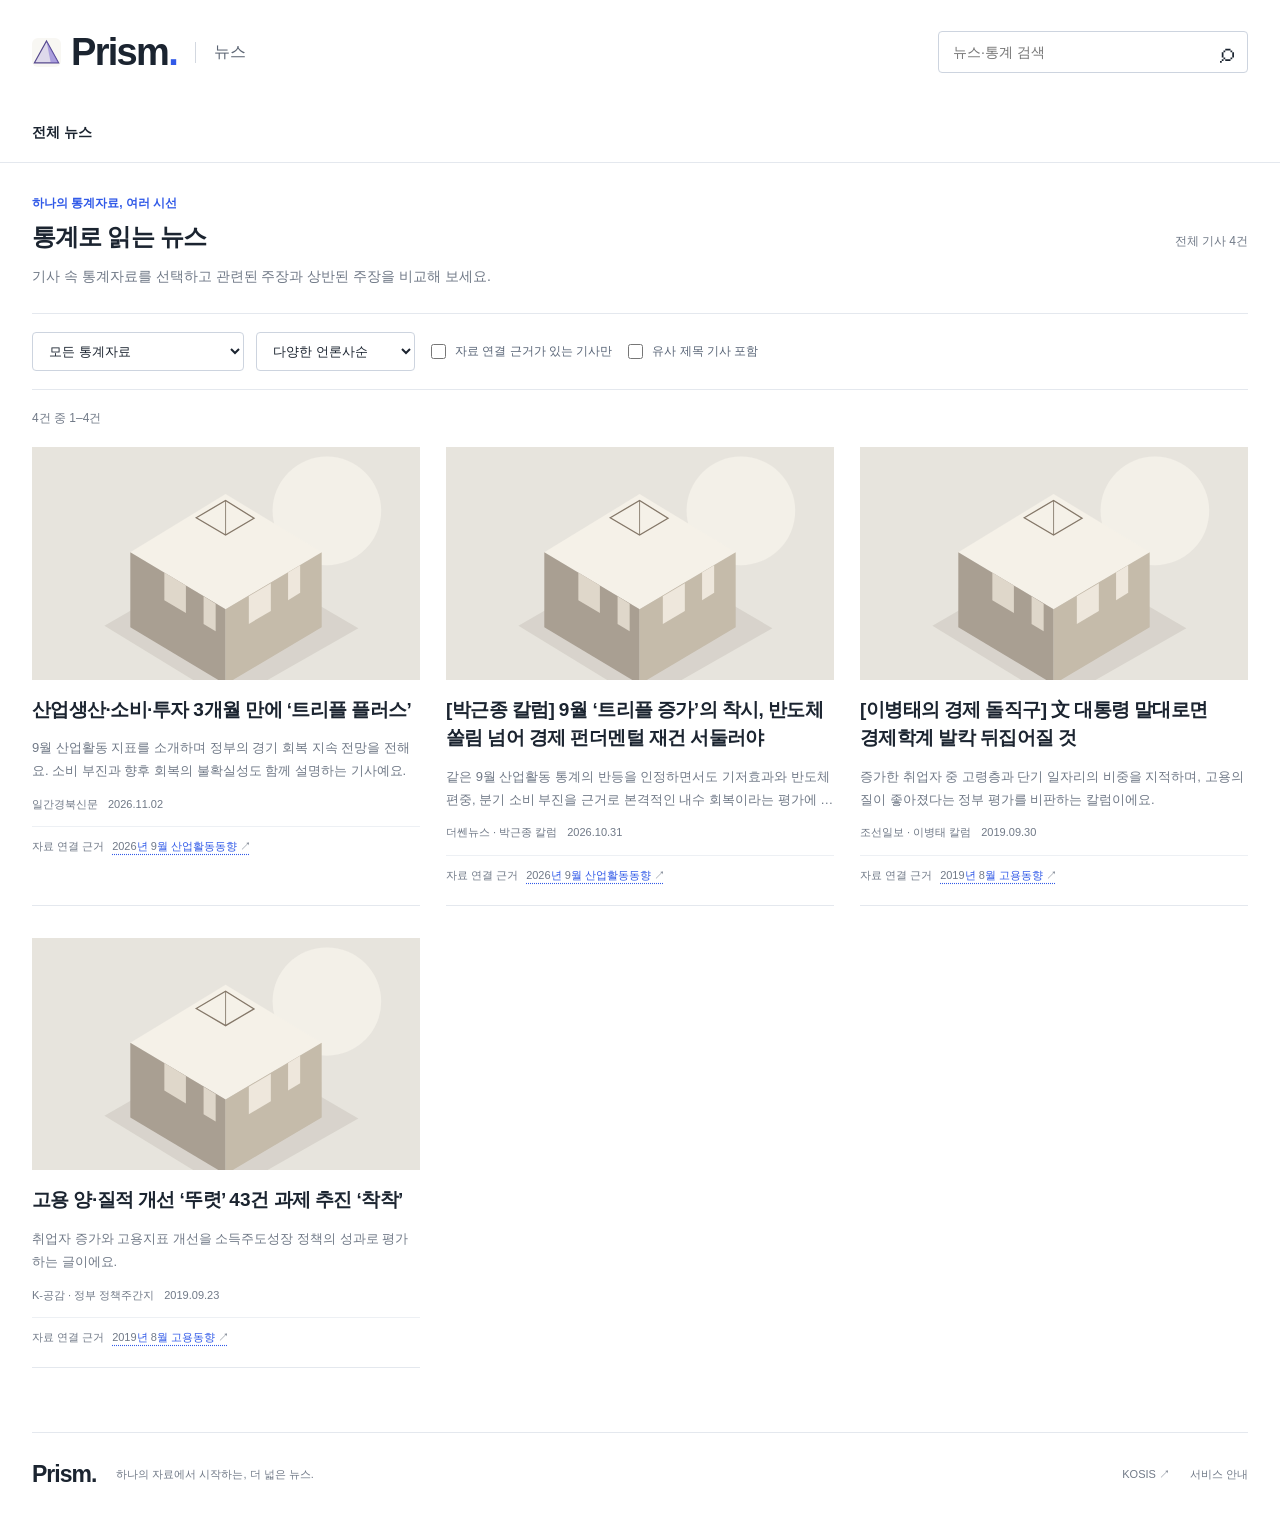
==== web/index.html @ b298641f "Initial Prism application" ====
<!doctype html>
<html lang="ko">
<head>
  <meta charset="utf-8">
  <meta name="viewport" content="width=device-width, initial-scale=1">
  <meta name="theme-color" content="#ffffff">
  <meta name="description" content="Prism — 통계자료를 중심으로 여러 기사를 읽는 뉴스 포털.">
  <title>Prism · 하나의 자료, 여러 시선</title>
  <link rel="icon" href="assets/images/prism.svg" type="image/svg+xml">
  <link rel="stylesheet" href="assets/css/styles.css?v=3.2">
  <script src="assets/js/app.js?v=3.2" type="module"></script>
</head>
<body>
  <a class="skip-link" href="#main">본문으로 이동</a>
  <header class="site-header">
    <div class="masthead wrap">
      <a class="brand" href="#/" aria-label="Prism 홈">
        <img src="assets/images/prism.svg" alt="" width="29" height="29">
        <span>Prism<span class="brand-period">.</span></span><span class="brand-channel">뉴스</span>
      </a>
      <form class="search-form" id="search-form" role="search">
        <label class="sr-only" for="search">뉴스 검색</label>
        <input id="search" name="q" placeholder="뉴스·통계 검색" autocomplete="off" maxlength="120">
        <button type="submit" aria-label="검색">⌕</button>
      </form>
    </div>
    <nav class="section-nav wrap" aria-label="뉴스 메뉴"><a href="#/">전체 뉴스</a></nav>
  </header>
  <main id="main" class="wrap" tabindex="-1"></main>
  <footer class="site-footer wrap">
    <a class="footer-brand" href="#/">Prism.</a>
    <span>하나의 자료에서 시작하는, 더 넓은 뉴스.</span>
    <div><a href="https://kosis.kr/" target="_blank" rel="noopener noreferrer">KOSIS ↗</a><button type="button" id="footer-info">서비스 안내</button></div>
  </footer>
  <dialog id="info-dialog" aria-labelledby="info-title">
    <button type="button" class="dialog-close" id="info-close" aria-label="안내 닫기">×</button>
    <h2 id="info-title">Prism</h2>
    <p>기사 속 통계자료를 선택하고 관련된 주장과 상반된 주장을 비교하는 포털이에요. 수집한 기사 전체를 탐색하고, 자료 연결 근거가 있는 기사만 따로 볼 수도 있어요.</p>
    <p>비교할 다른 기사가 있는 자료명을 누르면 같은 자료를 사용한 기사들의 주장이 표시돼요.</p>
    <p>비교 화면에서는 양쪽 기사의 발췌문과 맥락을 살펴보고, 기사 원문과 통계자료도 확인할 수 있어요.</p>
  </dialog>
  <dialog id="comparison-dialog" class="comparison-dialog" aria-labelledby="comparison-title">
    <button type="button" class="dialog-close" id="comparison-close" aria-label="비교 닫기">×</button>
    <h2 id="comparison-title">주장 비교</h2>
    <div id="comparison-content"></div>
  </dialog>
</body>
</html>
---- web/assets/css/styles.css ----
:root {
  --ink:#1b2430;
  --muted:#707987;
  --line:#e4e8ee;
  --accent:#315ae8;
  --soft:#f5f7fa;
  color-scheme:light;
  font-family:Arial,"Malgun Gothic","Apple SD Gothic Neo",sans-serif;
  color:var(--ink);
  background:#fff;
}
* {
  box-sizing:border-box;
}
body {
  margin:0;
}
a {
  color:inherit;
  text-decoration:none;
}
button,input,select {
  font:inherit;
}
button,select {
  cursor:pointer;
}
button {
  color:inherit;
}
img {
  display:block;
  max-width:100%;
  object-fit:cover;
}
h1,h2,h3,p,figure {
  margin:0;
}
button:disabled {
  opacity:.45;
  cursor:default;
}
:focus-visible {
  outline:2px solid var(--accent);
  outline-offset:4px;
}
.wrap {
  width:min(1240px,calc(100% - 64px));
  margin:auto;
}
.num {
  font-family:Arial,Helvetica,sans-serif;
  font-variant-numeric:tabular-nums;
  letter-spacing:0;
}
.sr-only {
  position:absolute;
  width:1px;
  height:1px;
  padding:0;
  margin:-1px;
  overflow:hidden;
  clip:rect(0,0,0,0);
  white-space:nowrap;
  border:0;
}
.skip-link {
  position:fixed;
  top:-100px;
  left:16px;
  padding:12px;
  background:white;
  z-index:100;
}
.skip-link:focus {
  top:12px;
}
.site-header {
  border-bottom:1px solid var(--line);
}
.masthead {
  height:104px;
  display:flex;
  align-items:center;
  justify-content:space-between;
  gap:24px;
}
.brand {
  display:flex;
  align-items:center;
  gap:10px;
  font-size:38px;
  font-weight:800;
  letter-spacing:-1.7px;
}
.brand-period {
  color:var(--accent);
}
.brand-channel {
  font-size:16px;
  font-weight:500;
  letter-spacing:0;
  border-left:1px solid #d3d8e0;
  margin-left:8px;
  padding-left:18px;
  color:#5c6573;
}
.search-form {
  display:flex;
  border:1px solid #cdd4df;
  border-radius:4px;
  width:310px;
  height:42px;
}
.search-form input {
  border:0;
  min-width:0;
  flex:1;
  padding:0 14px;
  background:transparent;
  font-size:14px;
}
.search-form button {
  border:0;
  background:none;
  font-size:28px;
  padding:0 13px;
}
.section-nav {
  min-height:58px;
  display:flex;
  align-items:center;
}
.section-nav>a {
  font-weight:700;
  font-size:14px;
}
.home-heading {
  display:flex;
  justify-content:space-between;
  align-items:center;
  gap:16px;
  padding:32px 0 24px;
}
.home-heading h1 {
  font-size:24px;
  letter-spacing:-.8px;
}
.text-button {
  border:1px solid var(--line);
  border-radius:4px;
  background:white;
  padding:8px 12px;
}
.image-wrap {
  aspect-ratio:5/3;
  background:var(--soft);
  overflow:hidden;
}
.image-wrap img {
  width:100%;
  height:100%;
  object-fit:cover;
  transition:transform .2s;
}
.news-story>a:hover h2 {
  color:var(--accent);
}
.news-story>a:hover img {
  transform:scale(1.02);
}
.news-story h2 {
  font-size:19px;
  line-height:1.5;
  letter-spacing:-.6px;
  word-break:keep-all;
  overflow-wrap:anywhere;
}
.lead-deck {
  color:#687180;
  line-height:1.7;
  font-size:13px;
  margin-top:10px;
  display:-webkit-box;
  -webkit-line-clamp:2;
  -webkit-box-orient:vertical;
  overflow:hidden;
}
.byline {
  display:flex;
  flex-wrap:wrap;
  gap:10px;
  color:var(--muted);
  font-size:11px;
  line-height:1.5;
  margin-top:13px;
}
.news-sources {
  border-top:1px solid #edf0f4;
  padding-top:10px;
  margin-top:14px;
  font-size:11px;
  line-height:1.7;
  display:flex;
  flex-wrap:wrap;
  gap:4px 8px;
}
.news-sources span {
  color:var(--muted);
}
.news-sources .rss-source {
  color:#657493;
}
.rss-source[href]:hover {
  text-decoration:underline;
}
.secondary-story {
  padding-bottom:20px;
  border-bottom:1px solid var(--line);
}
.secondary-story h2 {
  font-size:20px;
}
.rail-story time {
  font-size:11px;
  color:var(--muted);
}
.section-heading h2 {
  font-size:20px;
}
.news-grid {
  display:grid;
  grid-template-columns:repeat(3,minmax(0,1fr));
  gap:32px 26px;
}
.news-card {
  padding-bottom:20px;
  border-bottom:1px solid var(--line);
}
.empty-search {
  text-align:center;
  padding:100px 24px;
}
.empty-search h1,.empty-search h2 {
  font-size:22px;
}
.empty-search p {
  margin-top:16px;
  color:var(--muted);
  line-height:1.7;
}
.empty-search .text-button {
  display:inline-block;
  margin-top:20px;
}
.article-topline {
  display:flex;
  gap:10px;
  font-size:12px;
  color:var(--muted);
  padding:25px 0;
}
.reading-layout {
  display:grid;
  grid-template-columns:minmax(0,820px) minmax(280px,1fr);
  gap:48px;
  align-items:start;
}
.reading-column {
  min-width:0;
}
.article-header {
  padding:12px 0 26px;
  border-bottom:1px solid var(--line);
}
.article-header h1 {
  font-size:35px;
  line-height:1.45;
  letter-spacing:-1.2px;
  word-break:keep-all;
  overflow-wrap:anywhere;
}
.article-meta {
  display:flex;
  flex-wrap:wrap;
  gap:10px 16px;
  font-size:12px;
  color:var(--muted);
  margin-top:22px;
  line-height:1.6;
}
.source-name {
  font-weight:700;
  color:#3c4656;
}
.article-meta a {
  color:#4d65a7;
  margin-left:auto;
}
.article-visual {
  margin:30px auto;
  width:100%;
  max-width:680px;
}
.article-visual img {
  width:100%;
  height:auto;
}
.article-body {
  max-width:720px;
  margin:0 auto;
  padding:8px 0 36px;
  font-family:"Malgun Gothic","Apple SD Gothic Neo",sans-serif;
  font-size:19px;
  line-height:1.95;
  letter-spacing:-.4px;
  overflow-wrap:anywhere;
}
.article-body p {
  margin:0 0 24px;
}
.body-unavailable {
  padding:18px 0;
}
.body-unavailable h2 {
  font-size:16px;
  margin-bottom:18px;
}
.body-notice {
  font-size:14px;
  color:var(--muted);
  padding-top:18px;
  border-top:1px solid var(--line);
}
.related-panel {
  position:sticky;
  top:20px;
  border-top:3px solid var(--accent);
  padding-top:19px;
  max-height:calc(100vh - 40px);
  overflow:auto;
  scrollbar-width:thin;
  scroll-margin-top:20px;
}
.panel-heading {
  display:flex;
  justify-content:space-between;
  align-items:center;
  gap:12px;
}
.panel-heading h2 {
  font-size:20px;
}
.related-card {
  border-top:1px solid var(--line);
  padding:18px 0;
}
.related-card>a {
  display:flow-root;
}
.related-card .image-wrap {
  float:right;
  width:80px;
  height:65px;
  margin:0 0 8px 12px;
}
.related-card .image-wrap img {
  object-fit:contain;
}
.related-card h2 {
  font-size:14px;
  line-height:1.7;
  letter-spacing:-.3px;
}
.related-card .lead-deck {
  font-size:12px;
  clear:both;
  padding-top:8px;
  margin-top:0;
}
.related-card .byline {
  margin-top:9px;
  font-size:10px;
}
.panel-empty {
  font-size:13px;
  line-height:1.8;
  padding:24px 0;
  color:var(--muted);
}
.mobile-panel-trigger,.sheet-backdrop {
  display:none;
}
.site-footer {
  border-top:1px solid var(--line);
  margin-top:64px;
  padding:28px 0 42px;
  display:flex;
  align-items:center;
  gap:20px;
  font-size:11px;
  color:var(--muted);
}
.footer-brand {
  font-size:23px;
  font-weight:800;
  letter-spacing:-1px;
  color:var(--ink);
}
.site-footer>div {
  display:flex;
  gap:20px;
  margin-left:auto;
}
.site-footer button {
  border:0;
  padding:0;
  background:none;
  color:inherit;
  font-size:inherit;
}
dialog {
  border:1px solid var(--line);
  border-radius:8px;
  width:min(520px,calc(100% - 32px));
  padding:32px;
  color:var(--ink);
}
dialog::backdrop {
  background:#15203466;
}
dialog h2 {
  margin-bottom:20px;
}
dialog p {
  font-size:14px;
  line-height:1.9;
  margin-bottom:16px;
  color:#5f6b7c;
}
.dialog-close {
  position:absolute;
  top:12px;
  right:14px;
  border:0;
  background:none;
  font-size:24px;
}
@media(max-width:1050px) {
  .wrap {
    width:calc(100% - 40px);
  }
  .reading-layout {
    grid-template-columns:minmax(0,1fr) 280px;
    gap:28px;
  }
  .article-header h1 {
    font-size:30px;
  }
  .news-grid {
    gap:26px 20px;
  }
}
@media(max-width:760px) {
  .wrap {
    width:calc(100% - 32px);
  }
  .masthead {
    height:82px;
    gap:16px;
  }
  .brand {
    font-size:32px;
    gap:7px;
  }
  .brand img {
    width:25px;
    height:25px;
  }
  .brand-channel {
    display:none;
  }
  .search-form {
    width:180px;
    height:38px;
  }
  .search-form input {
    padding:0 10px;
    font-size:12px;
  }
  .search-form button {
    padding:0 9px;
  }
  .section-nav {
    width:100%;
    padding:0 16px;
  }
  .home-heading {
    padding:24px 0 20px;
  }
  .home-heading h1 {
    font-size:21px;
  }
  .home-actions button {
    font-size:11px;
    padding:7px;
  }
  .secondary-story .lead-deck {
    -webkit-line-clamp:3;
    font-size:12px;
  }
  .news-grid {
    grid-template-columns:repeat(2,minmax(0,1fr));
    gap:24px 16px;
  }
  .news-card h2 {
    font-size:16px;
  }
  .news-card .lead-deck {
    font-size:12px;
  }
  .news-sources {
    font-size:10px;
  }
  .reading-layout {
    display:block;
  }
  .article-topline {
    padding:20px 0;
  }
  .article-header {
    padding-top:4px;
  }
  .article-header h1 {
    font-size:28px;
    letter-spacing:-.8px;
  }
  .article-meta {
    font-size:11px;
    gap:8px 12px;
    margin-top:18px;
  }
  .article-meta a {
    margin-left:0;
  }
  .article-visual {
    margin:24px 0;
  }
  .article-body {
    font-size:18px;
    line-height:1.95;
    padding-bottom:24px;
  }
  .article-body p {
    margin-bottom:24px;
  }
  .related-panel {
    display:none;
    position:fixed;
    inset:auto 0 0;
    max-height:83dvh;
    background:white;
    z-index:40;
    padding:22px 20px max(22px,env(safe-area-inset-bottom));
    border-radius:16px 16px 0 0;
    border-top:0;
    box-shadow:0 -10px 40px #13204122;
  }
  .sheet-open {
    overflow:hidden;
  }
  .sheet-open .related-panel {
    display:block;
  }
  .mobile-panel-trigger {
    display:block;
    position:fixed;
    bottom:max(18px,env(safe-area-inset-bottom));
    left:50%;
    transform:translateX(-50%);
    background:var(--accent);
    color:white;
    border:0;
    border-radius:24px;
    padding:13px 24px;
    z-index:20;
    box-shadow:0 3px 16px #315ae833;
    font-size:13px;
    white-space:nowrap;
  }
  .sheet-open .mobile-panel-trigger {
    display:none;
  }
  .sheet-open .sheet-backdrop {
    display:block;
    position:fixed;
    inset:0;
    background:#14203966;
    z-index:30;
    border:0;
    width:100%;
    height:100%;
  }
  .site-footer {
    margin-top:42px;
    flex-wrap:wrap;
    gap:14px;
    padding-bottom:90px;
  }
  .site-footer>span {
    font-size:10px;
  }
  .site-footer>div {
    width:100%;
    margin-left:0;
    gap:18px;
  }
  .empty-search {
    padding:70px 16px;
  }
}
@media(prefers-reduced-motion:reduce) {
  * {
    transition:none!important;
    scroll-behavior:auto!important;
  }
}
.eyebrow {
  color:var(--accent);
  font-size:12px;
  font-weight:700;
  margin-bottom:9px;
}
.home-description {
  color:var(--muted);
  font-size:14px;
  line-height:1.7;
  margin-top:12px;
}
.collection-meta {
  display:grid;
  gap:7px;
  color:var(--muted);
  font-size:12px;
  text-align:right;
  white-space:nowrap;
}
.news-filters {
  display:flex;
  flex-wrap:wrap;
  align-items:center;
  gap:12px;
  padding:18px 0;
  border-top:1px solid var(--line);
  border-bottom:1px solid var(--line);
}
.news-filters select {
  border:1px solid #cdd4df;
  border-radius:4px;
  padding:10px 30px 10px 12px;
  background:#fff;
  color:var(--ink);
  font-size:13px;
  max-width:420px;
}
.check-filter {
  display:flex;
  align-items:center;
  gap:6px;
  font-size:12px;
  color:#596577;
  cursor:pointer;
}
.check-filter input {
  accent-color:var(--accent);
  width:15px;
  height:15px;
}
.result-count {
  color:var(--muted);
  font-size:12px;
  margin:20px 0;
}
.evidence-badge.supported {
  color:#245c48;
  background:#eaf4ef;
}
.pagination {
  display:flex;
  justify-content:center;
  align-items:center;
  gap:8px;
  flex-wrap:wrap;
  padding:40px 0 10px;
  font-size:13px;
}
.pagination a,.pagination>span {
  padding:9px 12px;
  border:1px solid var(--line);
  border-radius:4px;
}
.pagination a[aria-current="page"] {
  background:var(--accent);
  color:white;
  border-color:var(--accent);
}
.pagination [aria-disabled="true"] {
  color:#8c94a0;
}
.relation-tabs {
  display:grid;
  grid-template-columns:1fr 1fr;
  margin-top:20px;
  border-bottom:1px solid var(--line);
}
.relation-tabs button {
  border:0;
  border-bottom:3px solid transparent;
  background:white;
  min-height:46px;
  padding:10px 5px;
  font-size:13px;
  font-weight:700;
}
.relation-tabs button[aria-selected="true"] {
  border-bottom-color:var(--accent);
  color:var(--accent);
}
.related-card h3 {
  font-size:15px;
  line-height:1.7;
  letter-spacing:-.3px;
  overflow-wrap:anywhere;
}
.related-card a:hover h3 {
  color:var(--accent);
}
.compare-button {
  margin-top:12px;
  width:100%;
  background:#f7f9ff;
  color:#3156bf;
  border:1px solid #dfe5f6;
  border-radius:4px;
  padding:10px;
  font-size:12px;
}
.compare-button:hover {
  background:#edf1ff;
}
.panel-empty h3 {
  font-size:14px;
  color:#4e5a6d;
  margin-bottom:10px;
}
.panel-empty p {
  font-size:12px;
  line-height:1.8;
}
.comparison-dialog {
  width:min(1080px,calc(100% - 40px));
  max-height:90dvh;
  padding:36px;
}
.comparison-columns {
  display:grid;
  grid-template-columns:1fr 1fr;
  gap:24px;
  margin-top:22px;
}
.comparison-columns article {
  border:1px solid var(--line);
  padding:24px;
  border-radius:5px;
  min-width:0;
}
.comparison-columns h3 {
  font-size:18px;
  line-height:1.6;
  margin:8px 0 0;
  overflow-wrap:anywhere;
}
.comparison-article-heading {
  margin-bottom:16px;
}
.comparison-thumbnail {
  width:100%;
  height:180px;
  margin-bottom:20px;
  border:1px solid var(--line);
  border-radius:4px;
  overflow:hidden;
  background:var(--soft);
}
.comparison-thumbnail img {
  width:100%;
  height:100%;
  object-fit:contain;
}
.comparison-excerpt {
  margin:0 0 24px;
}
.comparison-excerpt figcaption {
  font-size:12px;
  font-weight:600;
  color:var(--muted);
  margin-bottom:8px;
}
.comparison-columns blockquote {
  margin:0;
  padding:16px;
  background:var(--soft);
  font-size:16px;
  line-height:1.9;
  overflow-wrap:anywhere;
}
.comparison-columns .text-button {
  display:inline-block;
  font-size:12px;
}
.comparison-sources {
  display:grid;
  gap:10px;
  margin-top:24px;
  padding:20px;
  background:var(--soft);
  font-size:13px;
  line-height:1.8;
}
.comparison-sources h3 {
  font-size:12px;
  color:var(--muted);
}
.news-card h2 {
  margin-top:16px;
}
.statistic-source {
  color:var(--accent);
  font:inherit;
  line-height:inherit;
  overflow-wrap:anywhere;
}
button.statistic-source {
  border:0;
  background:transparent;
  padding:0;
  text-align:left;
  text-decoration:underline;
  text-decoration-style:dotted;
  text-underline-offset:4px;
}
.statistic-source[href] {
  text-decoration:underline;
  text-decoration-style:dotted;
  text-underline-offset:4px;
}
.statistic-source[aria-pressed="true"] {
  color:#203fa4;
  background:#eaf0ff;
  border-radius:3px;
}
.statistic-source.unavailable {
  color:#596577;
}
.article-statistics {
  display:grid;
  gap:10px;
  margin-top:24px;
  padding-top:20px;
  border-top:1px solid var(--line);
}
.article-statistics>span {
  color:var(--muted);
  font-size:11px;
}
.article-statistics>div {
  display:flex;
  flex-wrap:wrap;
  gap:10px;
  font-size:13px;
  line-height:1.7;
}
.article-statistics .statistic-source {
  padding:8px 11px;
  background:#f4f6fb;
  border-radius:4px;
}
.article-statistics .statistic-source[aria-pressed="true"] {
  background:#eaf0ff;
}
.inline-source {
  display:inline;
  vertical-align:baseline;
}
.inline-source>span[aria-hidden] {
  font-size:.72em;
}
.panel-close {
  display:block;
  border:0;
  background:none;
  font-size:26px;
  padding:0 4px;
}
.selected-source {
  color:#4f607c;
  background:#f5f7fc;
  border-radius:4px;
  margin-top:16px;
  padding:12px;
  font-size:13px;
  line-height:1.8;
  overflow-wrap:anywhere;
}
.comparison-context { color:var(--muted); font-size:13px; line-height:1.8; }
.body-unavailable blockquote { margin:18px 0; padding:18px; background:var(--soft); }
.unverified { color:var(--muted); }
.news-card .lead-deck { margin:12px 0; font-size:13px; line-height:1.8; color:var(--muted); }
.mobile-panel-trigger[hidden] {
  display:none;
}
@media(max-width:760px) {
  .home-heading {
    align-items:flex-start;
  }
  .home-description {
    font-size:12px;
  }
  .collection-meta {
    font-size:10px;
    white-space:normal;
    min-width:90px;
    line-height:1.6;
  }
  .news-filters {
    gap:12px 8px;
  }
  .news-filters>label:first-child {
    width:100%;
  }
  .news-filters select {
    max-width:100%;
    font-size:12px;
  }
  #release-filter {
    width:100%;
  }
  .check-filter {
    font-size:11px;
  }
  .comparison-dialog {
    width:calc(100% - 24px);
    padding:30px 18px 20px;
  }
  .comparison-columns {
    grid-template-columns:1fr;
    gap:14px;
  }
  .comparison-columns article {
    padding:18px;
  }
  .comparison-columns h3 {
    font-size:17px;
  }
  .comparison-thumbnail {
    height:160px;
  }
  .comparison-columns blockquote {
    font-size:15px;
  }
}
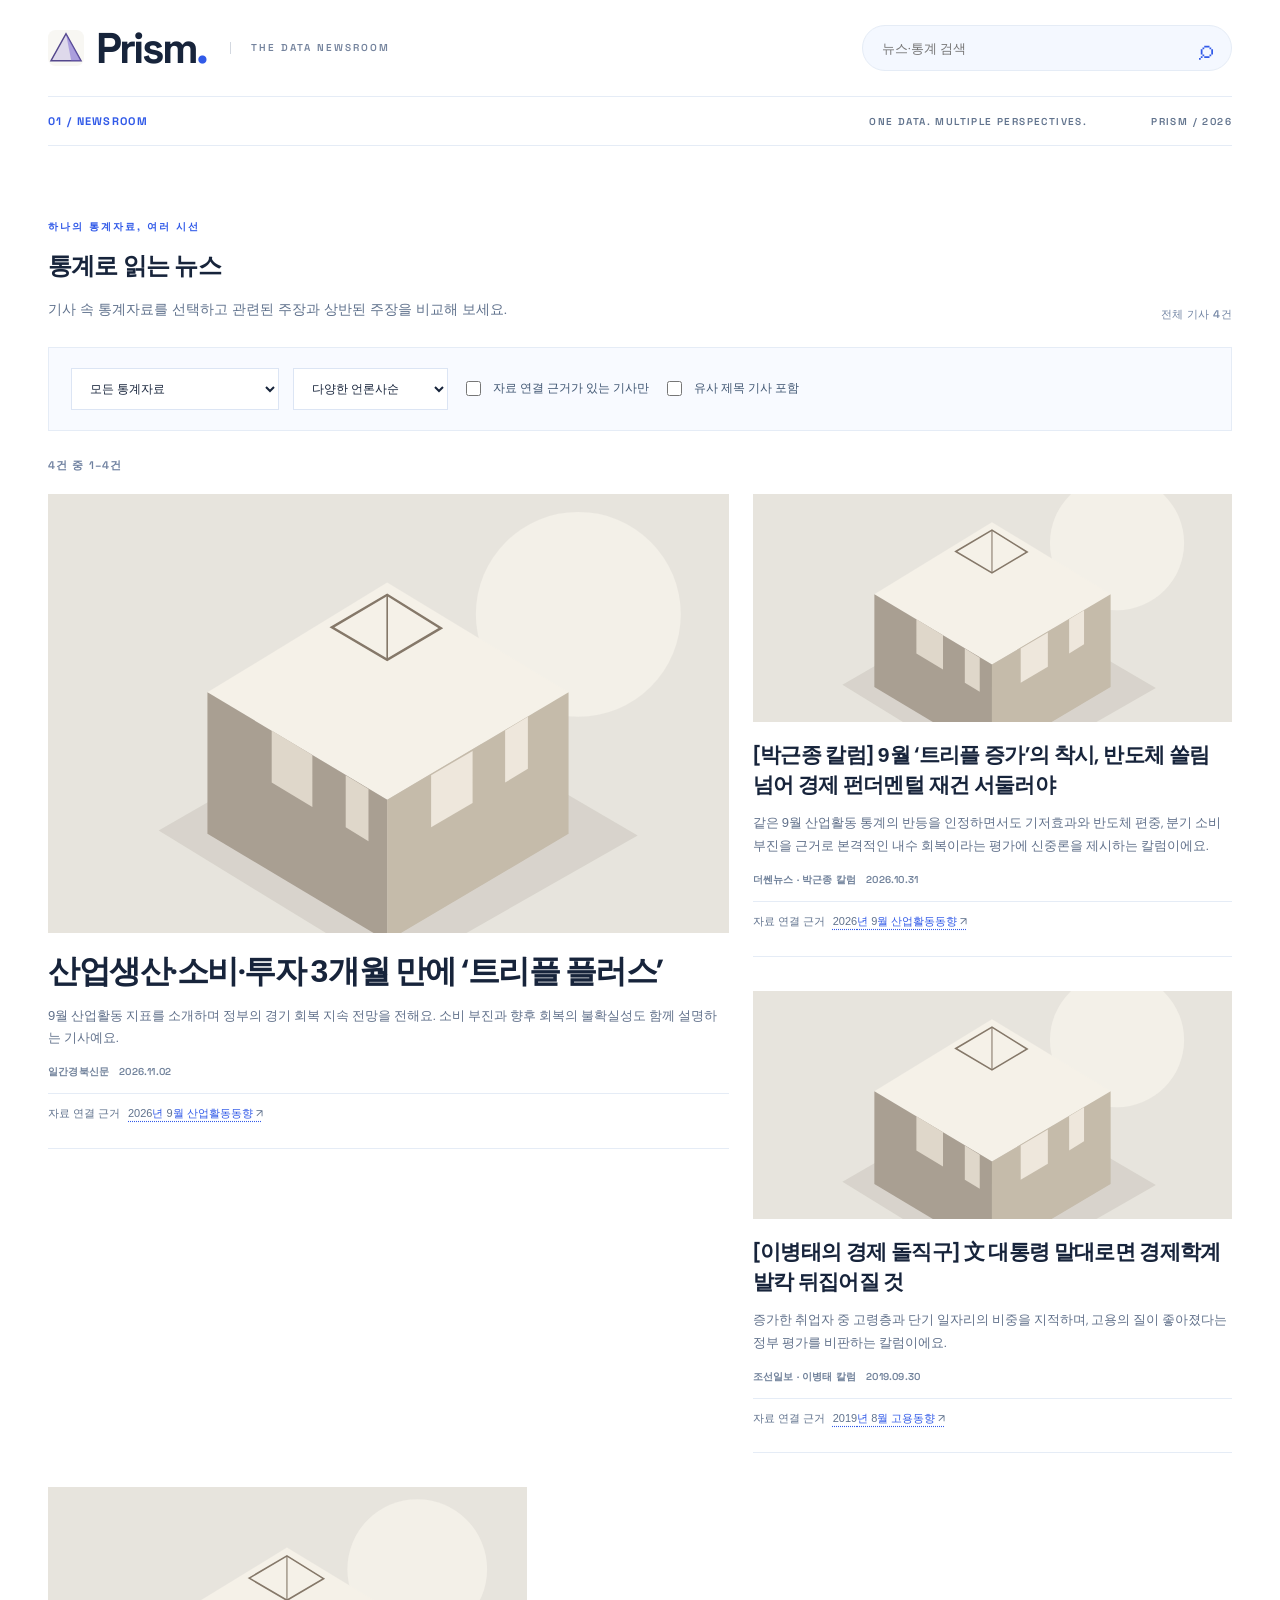
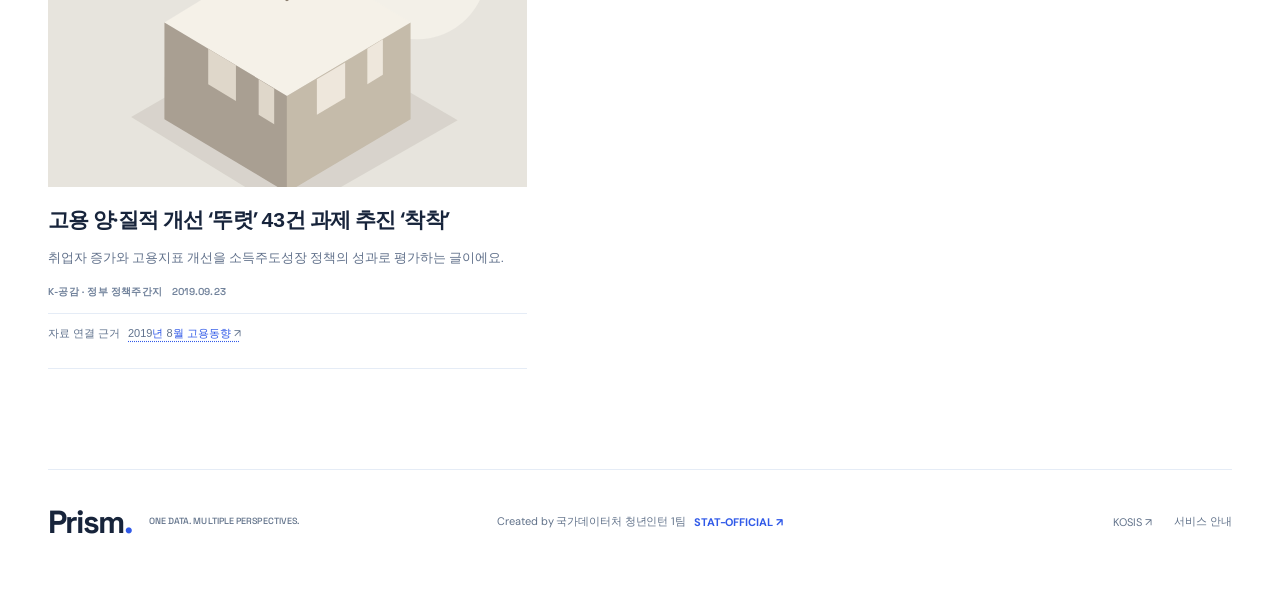
==== commit 312f9502: "[Style] Update footer links and header divider alignment" ====
--- a/web/index.html
+++ b/web/index.html
@@ -6,9 +6,10 @@
   <meta name="theme-color" content="#ffffff">
   <meta name="description" content="Prism — 통계자료를 중심으로 여러 기사를 읽는 뉴스 포털.">
   <title>Prism · 하나의 자료, 여러 시선</title>
-  <link rel="icon" href="assets/images/prism.svg" type="image/svg+xml">
-  <link rel="stylesheet" href="assets/css/styles.css?v=3.2">
-  <script src="assets/js/app.js?v=3.2" type="module"></script>
+  <link rel="icon" href="assets/images/prism.svg?v=4.1" type="image/svg+xml">
+  <link rel="stylesheet" href="assets/css/styles.css?v=4.0">
+  <link rel="stylesheet" href="assets/css/editorial.css?v=4.2">
+  <script src="assets/js/app.js?v=4.0" type="module"></script>
 </head>
 <body>
   <a class="skip-link" href="#main">본문으로 이동</a>
@@ -16,7 +17,7 @@
     <div class="masthead wrap">
       <a class="brand" href="#/" aria-label="Prism 홈">
         <img src="assets/images/prism.svg" alt="" width="29" height="29">
-        <span>Prism<span class="brand-period">.</span></span><span class="brand-channel">뉴스</span>
+        <span>Prism<span class="brand-period">.</span></span><span class="brand-channel">THE DATA NEWSROOM</span>
       </a>
       <form class="search-form" id="search-form" role="search">
         <label class="sr-only" for="search">뉴스 검색</label>
@@ -24,13 +25,19 @@
         <button type="submit" aria-label="검색">⌕</button>
       </form>
     </div>
-    <nav class="section-nav wrap" aria-label="뉴스 메뉴"><a href="#/">전체 뉴스</a></nav>
+    <nav class="section-nav wrap" aria-label="뉴스 메뉴"><a href="#/">01 / NEWSROOM</a><span>ONE DATA. MULTIPLE PERSPECTIVES.</span><span class="nav-edition">PRISM / 2026</span></nav>
   </header>
   <main id="main" class="wrap" tabindex="-1"></main>
-  <footer class="site-footer wrap">
-    <a class="footer-brand" href="#/">Prism.</a>
-    <span>하나의 자료에서 시작하는, 더 넓은 뉴스.</span>
-    <div><a href="https://kosis.kr/" target="_blank" rel="noopener noreferrer">KOSIS ↗</a><button type="button" id="footer-info">서비스 안내</button></div>
+  <footer class="site-footer wrap" aria-label="Prism 사이트 정보">
+    <div class="footer-identity">
+      <a class="footer-brand" href="https://github.com/Stat-Official/Prism" target="_blank" rel="noopener noreferrer" aria-label="Prism 프로젝트 GitHub 저장소 (새 창)">Prism<span class="footer-brand-period">.</span></a>
+      <span class="footer-tagline">ONE DATA. MULTIPLE PERSPECTIVES.</span>
+    </div>
+    <div class="footer-credit">
+      <span>Created by 국가데이터처 청년인턴 1팀</span>
+      <a class="footer-team" href="https://github.com/Stat-Official" target="_blank" rel="noopener noreferrer" aria-label="STAT-OFFICIAL GitHub 조직 (새 창)">STAT-OFFICIAL <span aria-hidden="true">↗</span></a>
+    </div>
+    <div class="footer-links"><a href="https://kosis.kr/" target="_blank" rel="noopener noreferrer">KOSIS ↗</a><button type="button" id="footer-info">서비스 안내</button></div>
   </footer>
   <dialog id="info-dialog" aria-labelledby="info-title">
     <button type="button" class="dialog-close" id="info-close" aria-label="안내 닫기">×</button>
--- a/web/assets/css/editorial.css
+++ b/web/assets/css/editorial.css
@@ -0,0 +1,153 @@
+/* Prism / Clear Editorial x Prismatic Light · Presentation-only layer */
+@import url('https://fonts.googleapis.com/css2?family=DM+Sans:wght@400;500;600;700;800&family=Space+Grotesk:wght@400;500;600;700&display=swap');
+:root { --ink:#17243B;--muted:#60728d;--line:#e5ecf6;--accent:#315ae8;--soft:#f4f8ff;--ice:#f4f8ff;--cyan:#63d8f5;--violet:#b9acff;--lavender:#e8dfff;--font-display:'Space Grotesk','SUIT','Pretendard',sans-serif; font-family:'DM Sans','Pretendard','SUIT','Apple SD Gothic Neo','Malgun Gothic',sans-serif; }
+html { scroll-behavior:smooth; }
+body { background:#fff;color:var(--ink); }
+.wrap { width:min(1380px,calc(100% - 96px)); }
+.site-header { position:relative;z-index:5;background:#fff; border-bottom:1px solid var(--line); }
+.masthead { height:96px; }
+.brand { font-family:var(--font-display); font-size:43px;letter-spacing:-2.8px;font-weight:700;gap:12px; }
+.brand img { width:36px;height:36px; }
+.brand-channel { font:600 10px/1.2 var(--font-display);letter-spacing:2px;margin-left:12px;padding-left:20px;color:#74839d; }
+.search-form { width:min(370px,38vw);height:46px;border-radius:99px;background:var(--ice);border-color:var(--line);transition:box-shadow .25s,border-color .25s; }
+.search-form:focus-within { box-shadow:0 0 0 4px #315ae819;border-color:var(--accent); }
+.search-form input { padding-left:19px;font-size:13px;outline:none; }
+.search-form button { color:var(--accent);padding:0 18px; }
+.section-nav { height:50px;min-height:50px;justify-content:space-between;border-top:1px solid var(--line);font:600 10px var(--font-display);letter-spacing:1.4px;color:#61738d; }
+.section-nav>a { font:700 11px var(--font-display);letter-spacing:1.3px;color:var(--accent); }
+.section-nav>span:nth-child(2) { margin-left:auto;margin-right:5vw; }
+.editorial-hero { display:grid;grid-template-columns:55% 45%;min-height:510px;overflow:hidden;background:#f4f8ff;border:1px solid #e9eeff;margin-top:28px; }
+.hero-copy { position:relative;z-index:1;display:flex; flex-direction:column;justify-content:space-between;padding:30px clamp(24px,4vw,68px) 36px; }
+.hero-topline { display:flex;justify-content:space-between;gap:12px;max-width:640px;font:700 9px var(--font-display);letter-spacing:1.3px;color:#647ba1; }
+.hero-kicker { margin-top:auto;margin-bottom:19px;font:700 11px var(--font-display);letter-spacing:2.8px;color:#315ae8; }
+.hero-title { font:700 clamp(48px,5.2vw,90px)/.96 var(--font-display);letter-spacing:-.085em;color:#17243b;white-space:nowrap;margin-bottom:auto; }
+.hero-title em { font-weight:500;font-style:italic;color:#315ae8;letter-spacing:-.09em; }
+.hero-dot { color:#63d8f5; }
+.hero-bottom { display:flex;gap:24px;align-items:end;justify-content:space-between;margin-top:32px; }
+.hero-bottom p { font-size:14px;line-height:1.65;color:#546682; }
+.hero-bottom>span { color:#315ae8;white-space:nowrap;font:700 10px var(--font-display);letter-spacing:1.2px; }
+.hero-bottom>span span { font-size:25px;vertical-align:middle;margin-left:8px; }
+.hero-art { overflow:hidden;isolation:isolate;position:relative;background:radial-gradient(ellipse at 48% 56%,#fff 0 4%,#f4f8ff 26%,#dcecff 69%,#baccff 110%); }
+.hero-art:before { content:'';position:absolute;inset:-25%;background:radial-gradient(ellipse at 60% 35%,#8de8ffad,transparent 30%),radial-gradient(ellipse at 40% 65%,#b9acffbb,transparent 42%),radial-gradient(ellipse at 87% 78%,#315ae844,transparent 37%);filter:blur(12px); }
+.glass-orbit { position:absolute;border:1px solid #ffffffbb;box-shadow: inset 5px 6px 15px #ffffffad,inset -6px -8px 25px #557cf033,0 10px 50px #5277b025;transform:rotate(-33deg);border-radius:50%; }
+.orbit-one { width:490px;height:260px;left:7%;top:19%; }
+.orbit-two { width:400px;height:175px;left:16%;top:42%;transform:rotate(43deg);border-color:#69daff99; }
+.glass-ribbon {position:absolute;display:block;width:135px;height:630px;top:-60px;border-radius:80px;backdrop-filter:blur(7px);background:linear-gradient(100deg,#ffffff44 0%,#b8d9ffba 18%,#ffffffbd 37%,#9ad8ff80 50%,#b9acff80 67%,#ffffffb8 87%,#79ccff55 100%);border-left:2px solid #ffffffdd;border-right:2px solid #577eff66;box-shadow:12px 15px 60px #6a7aff44,inset 6px 0 15px #ffffffbb; }
+.ribbon-one { left:43%;transform:rotate(36deg); }
+.ribbon-two { left:55%;transform:rotate(-28deg);width:108px;opacity:.8; }
+.hero-art-label,.hero-art-number { position:absolute;bottom:30px;font:700 10px var(--font-display);letter-spacing:1.7px;color:#254ac4; }
+.hero-art-label { left:30px; }.hero-art-number { right:26px; }
+.home-heading {padding:74px 0 25px;align-items:end; }
+.home-heading h2 {font:700 clamp(30px,3.4vw,52px)/1.12 var(--font-display);letter-spacing:-2px;}
+.eyebrow { font:700 10px var(--font-display);letter-spacing:2px;margin-bottom:16px; }
+.home-description {font-size:14px;margin-top:16px; }
+.collection-meta {font:500 11px var(--font-display);color:#7083a2;letter-spacing:.4px; }
+.news-filters {background:#f8faff;padding:20px 22px;border:1px solid var(--line);gap:14px; }
+.news-filters select {border:1px solid #dce5f4;border-radius:0;padding:11px 32px 11px 14px;background:white;font-size:12px; }
+.check-filter {font-size:12px;gap:9px;color:#415773; }
+.check-filter input {accent-color:#315ae8; }
+.result-count {margin:27px 0 21px;font:600 11px var(--font-display);letter-spacing:1.1px;color:#6f81a0; }
+.news-grid {display:grid;grid-template-columns:repeat(12,minmax(0,1fr));gap:34px 24px;align-items:start; }
+.news-card {grid-column:span 4;min-width:0;border-bottom:1px solid var(--line);padding-bottom:25px;position:relative; }
+.news-card:nth-child(1) {grid-column:span 7;grid-row:span 2;}
+.news-card:nth-child(2),.news-card:nth-child(3) {grid-column:span 5; }
+.news-card:nth-child(1) .image-wrap {aspect-ratio:1.55;}
+.news-card:nth-child(2) .image-wrap,.news-card:nth-child(3) .image-wrap { aspect-ratio:2.1; }
+.news-card:nth-child(6n + 4) {grid-column:span 5;}
+.news-card:nth-child(6n + 5) {grid-column:span 3;}
+.news-card:nth-child(6n + 6) {grid-column:span 4;}
+.news-card .image-wrap {aspect-ratio:1.6;background:#e8effa;position:relative; }
+.news-card .image-wrap:after {content:'↗';position:absolute;right:14px;bottom:14px;width:35px;height:35px;display:grid;place-items:center;background:white;color:#315ae8;font-size:19px;opacity:0;transform:translateY(7px);transition:opacity .3s,transform .3s;}
+.news-card>a:hover .image-wrap:after,.news-card>a:focus-visible .image-wrap:after {opacity:1;transform:none;}
+.news-card .image-wrap img {transition:transform .6s cubic-bezier(.2,.7,.2,1);}
+.news-card>a:hover img { transform:scale(1.055); }
+.news-card h2 {margin-top:18px;font-size:clamp(17px,1.65vw,25px);line-height:1.43;letter-spacing:-.65px;font-weight:700;}
+.news-card:nth-child(1) h2 {font-size:clamp(26px,2.5vw,39px);line-height:1.3;letter-spacing:-1.5px;}
+.news-card .lead-deck {font-size:13px;line-height:1.75;margin-top:12px;color:#61718b;}
+.news-card .byline {font:600 10px var(--font-display);letter-spacing:.2px;color:#71829b;margin-top:15px;}
+.news-card .news-sources {font-size:11px;border-color:#e5ecf6;}
+.article-topline {padding:37px 0 24px;font:700 10px var(--font-display);letter-spacing:1.2px;text-transform:uppercase;color:#7b8baa;}
+.reading-layout {grid-template-columns:minmax(0,1.8fr) minmax(295px,.8fr);gap:clamp(28px,4vw,72px);}
+.article-header {padding:14px 0 32px;border-bottom:1px solid var(--line);}
+.article-header:before {content:'PRISM / ARTICLE';display:block;margin-bottom:26px;font:700 10px var(--font-display);letter-spacing:2.2px;color:var(--accent);}
+.article-header h1 {font-size:clamp(34px,3.8vw,62px);line-height:1.24;letter-spacing:-2.2px;}
+.article-meta {font-size:12px;margin-top:27px;}
+.article-visual {max-width:none;margin:30px auto;}
+.article-visual img {max-height:580px;object-fit:contain;background:#f4f8ff;}
+.article-body {max-width:740px;font-size:18px;line-height:2.05;}
+.article-statistics {margin-top:30px;background:#f4f8ff;border:1px solid #e5ecf6;padding:22px;}
+.related-panel {border-top:3px solid #315ae8;top:26px;background:#fff;padding:25px 4px 0;}
+.panel-heading h2 {font:700 23px var(--font-display);letter-spacing:-.9px;}
+.selected-source {font-size:15px;line-height:1.7;}
+.relation-tabs button {font-size:12px;transition:background .2s;}
+.relation-tabs button:hover {background:#f4f8ff;}
+.compare-button {background:#edf2ff;border-color:#dce5ff;color:#274cc8;border-radius:0;font-weight:700;transition:background .2s,transform .2s;}
+.compare-button:hover {background:#dae5ff;transform:translateY(-2px);}
+.comparison-dialog {border:1px solid #dce5fc;border-radius:0;box-shadow:0 26px 90px #17243b2b;padding:clamp(18px,4vw,45px);}
+.comparison-dialog>h2 {font:700 clamp(26px,3vw,42px) var(--font-display);letter-spacing:-1.5px;border-bottom:1px solid #e5ecf6;padding-bottom:21px;}
+.comparison-context {line-height:1.8;}
+.comparison-columns {gap:18px;}
+.comparison-columns article {border-radius:0;border:1px solid #dbe5f7;border-top:5px solid #315ae8;background:#f8faff;padding:clamp(17px,2.3vw,30px);}
+.comparison-columns article:nth-child(2) {background:#fcfaff;border-top-color:#a58bec;border-color:#e8dfff;}
+.comparison-columns blockquote {background:white;border-left:3px solid #315ae8;padding:18px;}
+.comparison-columns article:nth-child(2) blockquote {border-left-color:#a58bec;}
+.comparison-sources {background:linear-gradient(90deg,#edf3ff,#f7f4ff);border:1px solid #e5ecf6;padding:24px;}
+.pagination a,.pagination>span {border-radius:0;}
+.site-footer {margin-top:100px;padding-top:36px;padding-bottom:64px;}
+.footer-brand {font:700 35px var(--font-display);letter-spacing:-2px;}
+.text-button {border-radius:0;}
+@media(max-width:1100px){.wrap{width:calc(100% - 52px)}.hero-title{font-size:clamp(42px,5.3vw,68px)}.editorial-hero{min-height:435px}.news-card:nth-child(n){grid-column:span 6;grid-row:auto}.news-card:nth-child(1){grid-column:span 12}.news-card:nth-child(1) .image-wrap{aspect-ratio:2.1}}
+@media(max-width:760px){.wrap{width:calc(100% - 32px)}.masthead{height:78px}.brand{font-size:33px}.brand img{width:27px;height:27px}.brand-channel,.section-nav>span{display:none}.section-nav{height:40px;min-height:40px}.search-form{width:155px;height:40px}.editorial-hero{grid-template-columns:1fr;min-height:0;margin-top:16px}.hero-copy{min-height:330px;padding:22px 24px}.hero-topline span:last-child{display:none}.hero-kicker{margin-bottom:14px}.hero-title{font-size:clamp(39px,10vw,65px);letter-spacing:-.075em}.hero-bottom{margin-top:22px}.hero-bottom p{font-size:12px}.hero-bottom>span{font-size:8px}.hero-art{height:205px}.glass-ribbon{height:450px;top:-95px}.hero-art-label,.hero-art-number{bottom:18px}.home-heading{padding:45px 0 22px;display:block}.home-heading h2{font-size:34px}.collection-meta{text-align:left;margin-top:20px;display:flex;gap:18px}.news-filters{padding:15px;gap:11px}.news-filters label:has(select){flex:1 1 180px}.news-filters select{width:100%;max-width:none}.news-card:nth-child(n){grid-column:span 12}.news-card:nth-child(1) .image-wrap{aspect-ratio:1.45}.news-card:nth-child(1) h2{font-size:26px}.news-card .image-wrap{aspect-ratio:1.7}.news-grid{gap:31px}.article-header h1{font-size:34px;letter-spacing:-1.3px}.article-body{font-size:17px}.related-panel{position:fixed;top:auto;border:0;border-radius:18px 18px 0 0;padding:22px 18px max(22px,env(safe-area-inset-bottom))}.comparison-columns{grid-template-columns:1fr}.comparison-dialog{max-height:92dvh}.site-footer{margin-top:60px}}
+@media(max-width:390px){.hero-title{font-size:36px}.brand{font-size:29px}.search-form{width:145px}.hero-bottom>span{display:none}}
+@media(prefers-reduced-motion:reduce){html{scroll-behavior:auto}.news-card .image-wrap:after,.news-card .image-wrap img,.compare-button{transition:none!important}}
+
+/* Footer / one-line 3-zone identity: brand, centered maker, useful links. */
+.site-footer.wrap {
+  display: grid;
+  grid-template-columns: minmax(0,1fr) max-content minmax(0,1fr);
+  align-items: center;
+  column-gap: clamp(14px,2vw,30px);
+  border-top: 1px solid var(--line);
+  margin-top: 100px;
+  padding-top: 36px;
+  padding-bottom: 64px;
+  color: #61728A;
+}
+.site-footer .footer-identity,
+.site-footer .footer-credit,
+.site-footer .footer-links { display:flex;align-items:center;flex-wrap:nowrap;white-space:nowrap;min-width:0;margin-left:0;width:auto; }
+.site-footer .footer-identity { gap:17px;justify-self:start; }
+.site-footer .footer-brand { font:700 32px/1 var(--font-display); letter-spacing:-1.9px;color:#17243B; }
+.site-footer .footer-brand-period { color:#315AE8; }
+.site-footer .footer-tagline {font:500 9px/1.3 var(--font-display);letter-spacing:.08px;color:#61728A;}
+.site-footer .footer-credit { gap:8px;justify-self:center;font-size:11px;letter-spacing:-.1px; }
+.site-footer .footer-team {color:#315AE8;font-weight:700;text-decoration:none;transition:color .2s ease;}
+.site-footer .footer-team:hover {color:#17243B;}
+.site-footer .footer-links {gap:22px;justify-self:end;margin:0;width:auto;font-size:11px;}
+.site-footer .footer-links a {color:inherit;text-decoration:none;}
+.site-footer .footer-links a:hover,.site-footer .footer-links button:hover {color:#315AE8;}
+.site-footer .footer-links button {cursor:pointer;}
+.site-footer a:focus-visible,.site-footer button:focus-visible {outline:2px solid #315AE8;outline-offset:5px;border-radius:2px;}
+@media (max-width: 1080px) {
+  .site-footer.wrap {grid-template-columns:1fr auto;row-gap:20px;}
+  .site-footer .footer-identity {grid-column:1;}
+  .site-footer .footer-links {grid-column:2;grid-row:1;}
+  .site-footer .footer-credit {grid-column:1 / -1;justify-self:center;}
+}
+@media (max-width: 760px) {
+  .site-footer.wrap {grid-template-columns:1fr;gap:18px;padding-bottom:45px;margin-top:60px;}
+  .site-footer .footer-identity,.site-footer .footer-credit,.site-footer .footer-links {grid-column:1;grid-row:auto;justify-self:start;width:auto;margin:0;}
+  .site-footer .footer-brand {font-size:29px;}
+  .site-footer .footer-tagline {font-size:8px;}
+  .site-footer .footer-credit {font-size:10px;}
+  .site-footer .footer-links {gap:19px;}
+}
+@media (max-width: 390px) {
+  .site-footer .footer-identity {gap:10px;}
+  .site-footer .footer-tagline {font-size:7px;}
+  .site-footer .footer-credit {gap:5px;font-size:9px;}
+}
+
+/* Align the lower newsroom divider with the same centered content width as the upper divider. */
+.site-header { border-bottom: 0; }
+.section-nav.wrap { border-bottom: 1px solid var(--line); }
